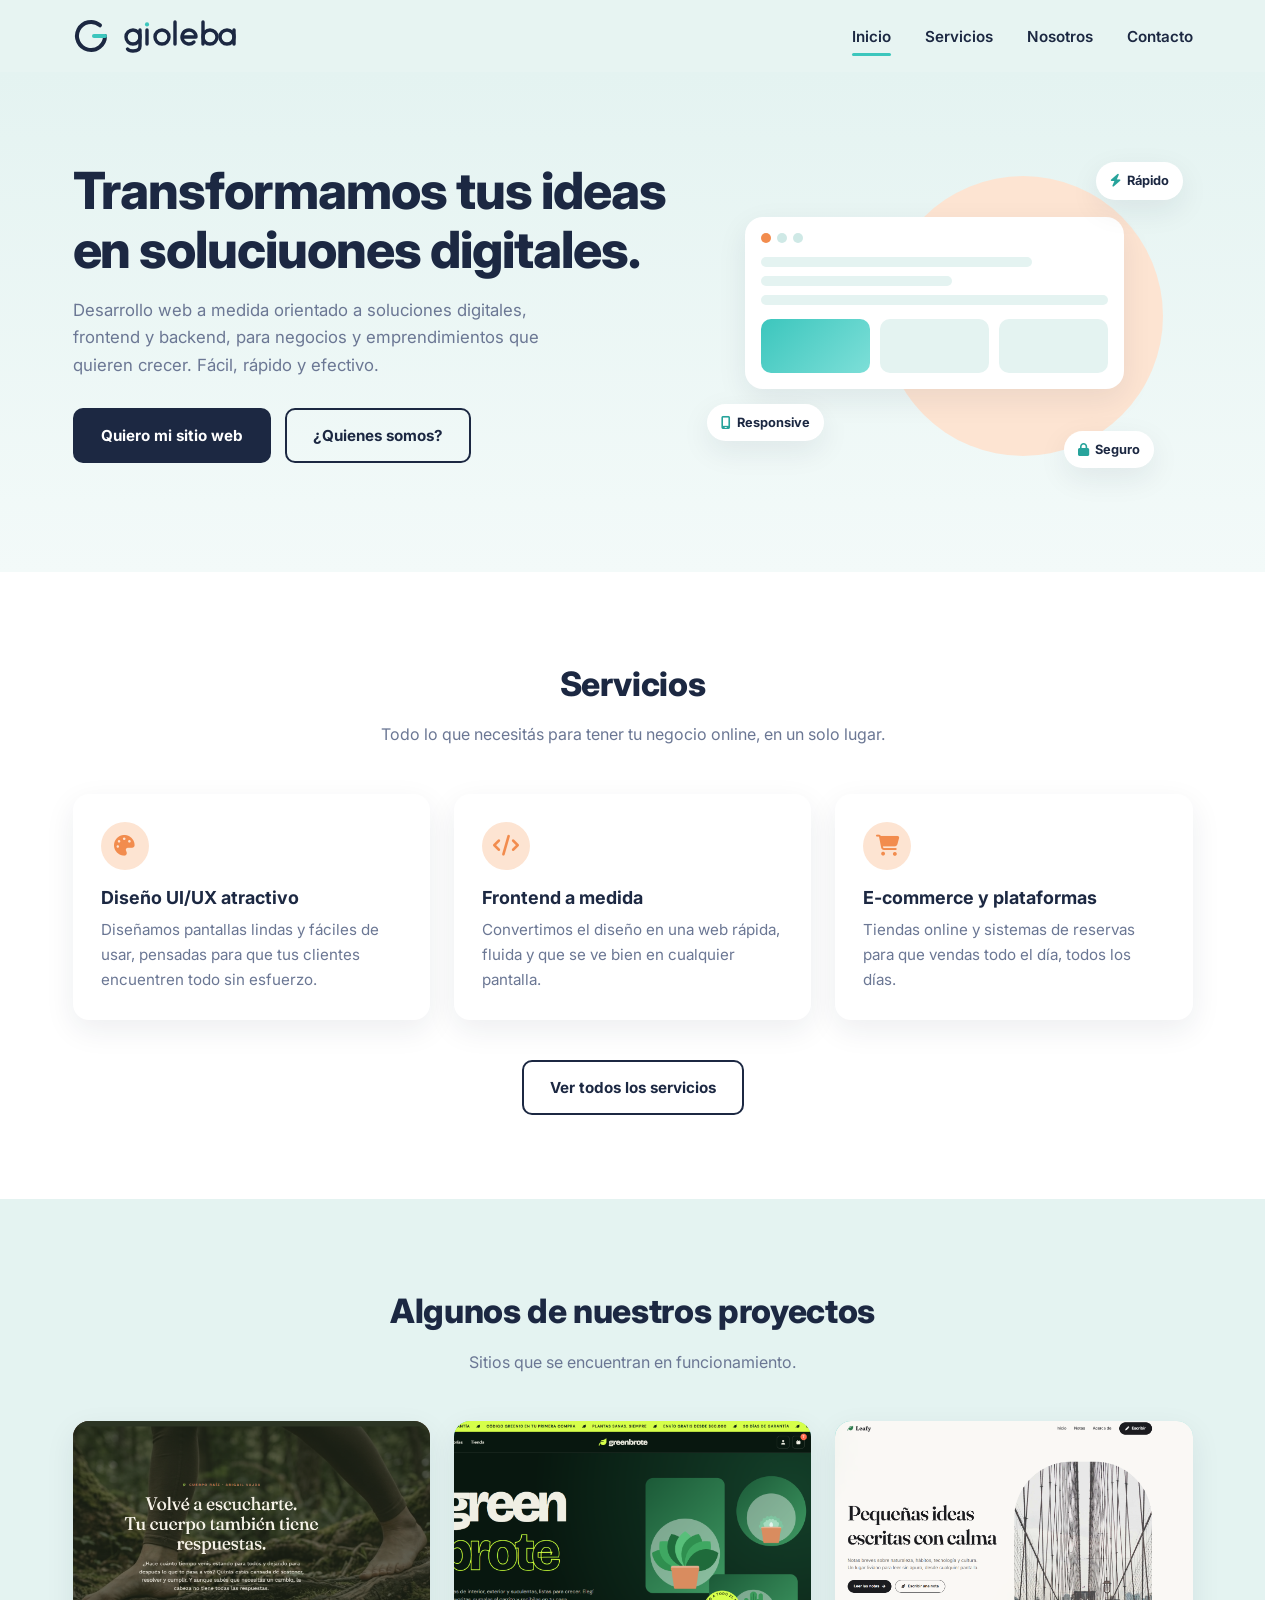
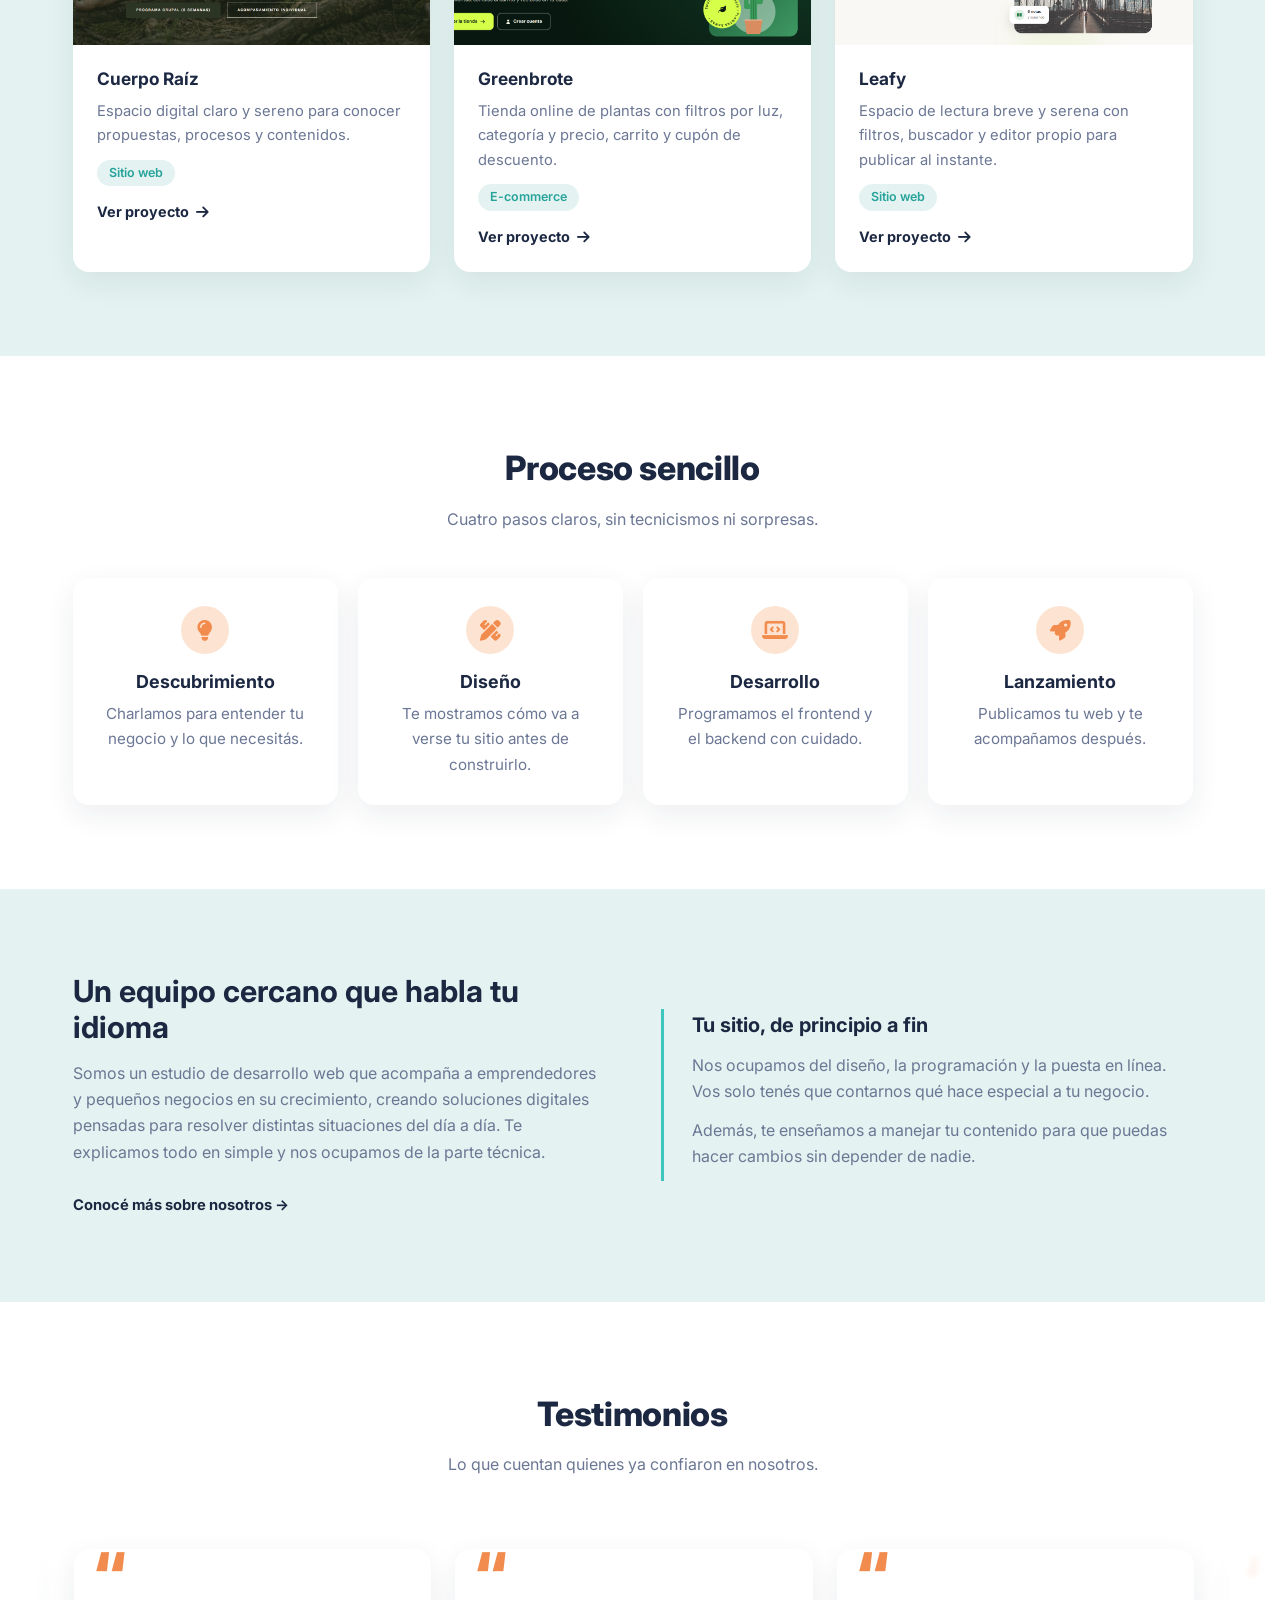
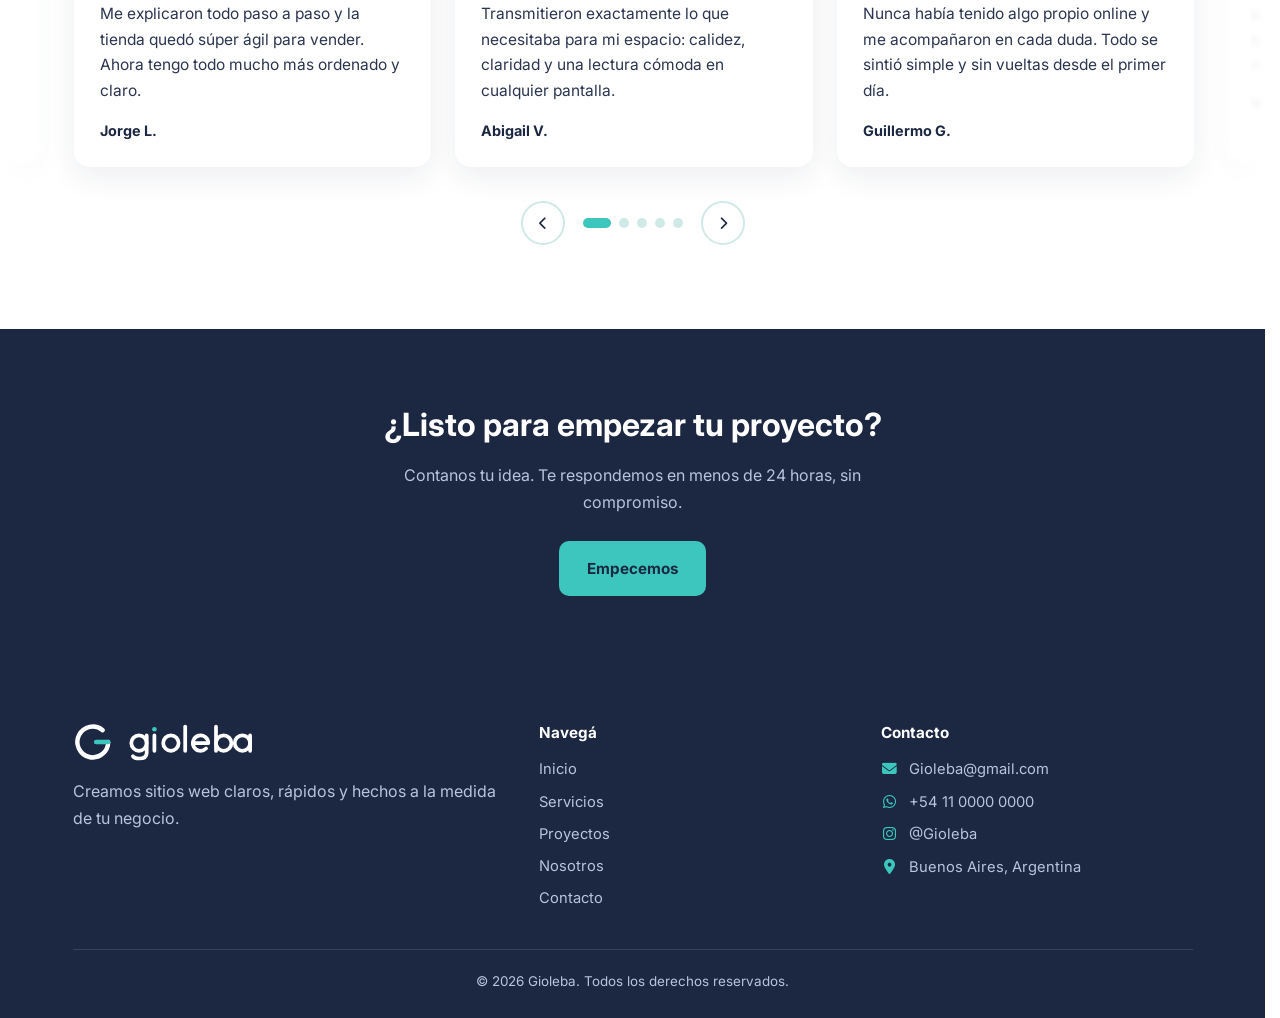
==== public/index.html @ 31b3fd61 "feat: backend de contacto con Notion y estructura para Cloudflare Pages" ====
<!DOCTYPE html>
<html lang="es">
<head>
  <meta charset="UTF-8">
  <meta name="viewport" content="width=device-width, initial-scale=1">
  <title>Gioleba</title>
  <meta name="description" content="Desarrollo web a medida para negocios y emprendimientos.">
  <link rel="icon" href="img/logo-blanco.svg">
  <link rel="preconnect" href="https://fonts.googleapis.com">
  <link href="https://fonts.googleapis.com/css2?family=Inter:wght@400;500;600;700;800&display=swap" rel="stylesheet">
  <!-- iconos font awesome -->
  <link rel="stylesheet" href="https://cdnjs.cloudflare.com/ajax/libs/font-awesome/6.5.2/css/all.min.css">
  <!-- hoja de estilos compartida -->
  <link rel="stylesheet" href="style.css">
</head>
<body>

  <!-- cabecera y navegacion, el link activo se marca desde main.js -->
  <header class="cabecera">
    <div class="contenedor nav">
      <!-- logo: reemplaza el archivo img/logo.svg por el tuyo -->
      <a href="index.html" class="logo" aria-label="Gioleba, ir al inicio"><img src="img/logo.svg" alt="Gioleba" width="170" height="40"></a>
      <button class="burger" aria-label="Abrir menú" aria-expanded="false"><span></span><span></span><span></span></button>
      <ul class="menu">
        <li><a href="index.html">Inicio</a></li>
        <li><a href="servicios.html">Servicios</a></li>
        <!-- <li><a href="proyectos.html">Proyectos</a></li>-->
        <li><a href="nosotros.html">Nosotros</a></li>
        <li><a href="contacto.html">Contacto</a></li>
      </ul>
    </div>
  </header>

  <main>
    <!-- hero -->
    <section class="hero">
      <div class="contenedor hero-grid">
        <div>
          <h1 class="entra">Transformamos tus ideas en soluciuones digitales.</h1>
          <p class="entra">Desarrollo web a medida orientado a soluciones digitales, frontend y backend, para negocios y emprendimientos que quieren crecer. Fácil, rápido y efectivo.</p>
          <div class="acciones entra">
            <a href="contacto.html" class="btn btn-oscuro">Quiero mi sitio web</a>
            <a href="nosotros.html" class="btn btn-borde">¿Quienes somos?</a>
          </div>
        </div>
        <!-- ilustracion hecha solo con css -->
        <div class="ilustra entra" aria-hidden="true">
          <div class="fondo-circulo"></div>
          <div class="ventana">
            <div class="puntos"><i></i><i></i><i></i></div>
            <div class="linea media"></div><div class="linea corta"></div><div class="linea"></div>
            <div class="bloque"><b></b><b></b><b></b></div>
          </div>
          <span class="chip c1"><i class="fa-solid fa-bolt"></i>Rápido</span><span class="chip c2"><i class="fa-solid fa-mobile-screen"></i>Responsive</span><span class="chip c3"><i class="fa-solid fa-lock"></i>Seguro</span>
        </div>
      </div>
    </section>

    <!-- resumen de servicios -->
    <section class="seccion">
      <div class="contenedor">
        <div class="titulo reveal"><h2>Servicios</h2><p>Todo lo que necesitás para tener tu negocio online, en un solo lugar.</p></div>
        <div class="grid-3">
        <article class="tarjeta reveal"><div class="icono"><i class="fa-solid fa-palette"></i></div><h3>Diseño UI/UX atractivo</h3><p>Diseñamos pantallas lindas y fáciles de usar, pensadas para que tus clientes encuentren todo sin esfuerzo.</p></article>
        <article class="tarjeta reveal"><div class="icono"><i class="fa-solid fa-code"></i></div><h3>Frontend a medida</h3><p>Convertimos el diseño en una web rápida, fluida y que se ve bien en cualquier pantalla.</p></article>
        <article class="tarjeta reveal"><div class="icono"><i class="fa-solid fa-cart-shopping"></i></div><h3>E-commerce y plataformas</h3><p>Tiendas online y sistemas de reservas para que vendas todo el día, todos los días.</p></article>
        </div>
        <div class="centro"><a href="servicios.html" class="btn btn-borde">Ver todos los servicios</a></div>
      </div>
    </section>

    <!-- resumen de proyectos -->
    <section class="seccion alt">
      <div class="contenedor">
        <div class="titulo reveal"><h2>Algunos de nuestros proyectos</h2><p>Sitios que se encuentran en funcionamiento.</p></div>
        <div class="grid-3">
        <!-- cada proyecto: foto en img/proyectos/, link en data-url y descripcion dentro de proyecto-detalle -->
   
   
   
        <article class="proyecto reveal" data-cat="web" data-url="https://abigailvajdacuerporaiz.com.ar/" tabindex="0" role="button" aria-haspopup="dialog" aria-label="Ver detalles de Cuerpo Raíz">
  <div class="thumb t1"><div class="pieza"></div><img src="img/proyectos/proy1.png" alt="Captura del sitio Cuerpo Raíz"></div>
  <div class="proyecto-info">
    <h3>Cuerpo Raíz</h3>
    <p>Espacio digital claro y sereno para conocer propuestas, procesos y contenidos.</p>
    <span class="etiqueta">Sitio web</span>
    <span class="ver-mas">Ver proyecto <i class="fa-solid fa-arrow-right"></i></span>
  </div>
  <div class="proyecto-detalle" hidden>
    <p>Un espacio digital pensado para acompañar procesos de escucha y cambio, con una lectura serena, ordenada y cómoda en cualquier dispositivo.</p>
    <p>Organiza de forma simple distintas modalidades de trabajo, testimonios y accesos directos para consultar, con un diseño que prioriza la claridad y el ritmo de lectura.</p>
  </div>
</article>

<article class="proyecto reveal" data-cat="ecommerce" data-url="Proyects/greenbrote.html" tabindex="0" role="button" aria-haspopup="dialog" aria-label="Ver detalles de greenbrote">
          <div class="thumb t3"><div class="pieza"></div><img src="img/proyectos/proy4.png" alt="Captura del sitio greenbrote"></div>
          <div class="proyecto-info">
            <h3>Greenbrote</h3>
            <p>Tienda online de plantas con filtros por luz, categoría y precio, carrito y cupón de descuento.</p>
            <span class="etiqueta">E-commerce</span>
            <span class="ver-mas">Ver proyecto <i class="fa-solid fa-arrow-right"></i></span>
          </div>
          <div class="proyecto-detalle" hidden>
            <p>Una tienda digital pensada para elegir plantas según la luz del espacio, filtrar por categoría o precio y armar el pedido de forma simple.</p>
            <p>Cuenta con carrito interactivo, cálculo de envío y descuentos, y acceso de cuenta para comprar ágilmente desde cualquier pantalla.</p>
          </div>
        </article>
       
       
       <article class="proyecto reveal" data-cat="web" data-url="Proyects/blog-personal.html" tabindex="0" role="button" aria-haspopup="dialog" aria-label="Ver detalles de Leafy">
          <div class="thumb t3"><div class="pieza"></div><img src="img/proyectos/proy3.png" alt="Captura del sitio Leafy"></div>
          <div class="proyecto-info">
            <h3>Leafy</h3>
            <p>Espacio de lectura breve y serena con filtros, buscador y editor propio para publicar al instante.</p>
            <span class="etiqueta">Sitio web</span>
            <span class="ver-mas">Ver proyecto <i class="fa-solid fa-arrow-right"></i></span>
          </div>
          <div class="proyecto-detalle" hidden>
            <p>Un espacio pensado para leer notas breves sin apuro, con una lectura clara, cómoda en cualquier pantalla y organizada por temas o búsqueda instantánea.</p>
            <p>Incluye lector a pantalla completa con barra de progreso y un panel lateral simple para redactar y publicar nuevas notas en pocos clics.</p>
          </div>
        </article>
    </section>

    <!-- proceso -->
    <section class="seccion">
      <div class="contenedor">
        <div class="titulo reveal"><h2>Proceso sencillo</h2><p>Cuatro pasos claros, sin tecnicismos ni sorpresas.</p></div>
        <div class="pasos">
        <div class="paso tarjeta reveal"><div class="icono"><i class="fa-solid fa-lightbulb"></i></div><h3>Descubrimiento</h3><p>Charlamos para entender tu negocio y lo que necesitás.</p></div>
        <div class="paso tarjeta reveal"><div class="icono"><i class="fa-solid fa-pen-ruler"></i></div><h3>Diseño</h3><p>Te mostramos cómo va a verse tu sitio antes de construirlo.</p></div>
        <div class="paso tarjeta reveal"><div class="icono"><i class="fa-solid fa-laptop-code"></i></div><h3>Desarrollo</h3><p>Programamos el frontend y el backend con cuidado.</p></div>
        <div class="paso tarjeta reveal"><div class="icono"><i class="fa-solid fa-rocket"></i></div><h3>Lanzamiento</h3><p>Publicamos tu web y te acompañamos después.</p></div>
        </div>
      </div>
    </section>

    <!-- resumen sobre nosotros -->
    <section class="seccion alt">
      <div class="contenedor dos-col">
        <div class="reveal">
          <h2>Un equipo cercano que habla tu idioma</h2>
          <p>Somos un estudio de desarrollo web que acompaña a emprendedores y pequeños negocios en su crecimiento, creando soluciones digitales pensadas para resolver distintas situaciones del día a día. Te explicamos todo en simple y nos ocupamos de la parte técnica.</p>
          <a href="nosotros.html" class="enlace">Conocé más sobre nosotros <span>→</span></a>
        </div>
        <div class="texto-der reveal">
          <h3>Tu sitio, de principio a fin</h3>
          <p>Nos ocupamos del diseño, la programación y la puesta en línea. Vos solo tenés que contarnos qué hace especial a tu negocio.</p>
          <p>Además, te enseñamos a manejar tu contenido para que puedas hacer cambios sin depender de nadie.</p>
        </div>
      </div>
    </section>

    <!-- testimonios en slide, la logica esta en main.js -->
    <section class="seccion" id="testimonios">
      <div class="contenedor">
        <div class="titulo reveal"><h2>Testimonios</h2><p>Lo que cuentan quienes ya confiaron en nosotros.</p></div>
      </div>
      <div class="slider" id="slider-testimonios" aria-roledescription="carrusel" aria-label="Testimonios de clientes">
        <div class="contenedor slider-ventana">
          <div class="slider-pista">
            <div class="testimonio"><p>Me explicaron todo paso a paso y la tienda quedó súper ágil para vender. Ahora tengo todo mucho más ordenado y claro.</p><div class="autor">Jorge L.</div></div>
            <div class="testimonio"><p>Transmitieron exactamente lo que necesitaba para mi espacio: calidez, claridad y una lectura cómoda en cualquier pantalla.</p><div class="autor">Abigail V.</div></div>
            <div class="testimonio"><p>Nunca había tenido algo propio online y me acompañaron en cada duda. Todo se sintió simple y sin vueltas desde el primer día.</p><div class="autor">Guillermo G.</div></div>
            <div class="testimonio"><p>Resolvió un lío diario que me quitaba tiempo. Ahora los turnos entran solos, ordenados y sin mensajes cruzados.</p><div class="autor">Viviana C.</div></div>
            <div class="testimonio"><p>Buscaba una solución prolija y fácil de mantener, y cumplieron tal cual. Me mostraron cómo moverme sin depender de nadie.</p><div class="autor">Javier L.</div></div>

          
          </div>
        </div>
      </div>
      <div class="slider-controles">
        <button class="slider-btn" data-dir="-1" aria-label="Testimonio anterior"><i class="fa-solid fa-chevron-left"></i></button>
        <div class="slider-puntos"></div>
        <button class="slider-btn" data-dir="1" aria-label="Testimonio siguiente"><i class="fa-solid fa-chevron-right"></i></button>
      </div>
    </section>

    <section class="banda">
      <div class="contenedor reveal">
        <h2>¿Listo para empezar tu proyecto?</h2>
        <p>Contanos tu idea. Te respondemos en menos de 24 horas, sin compromiso.</p>
        <a href="contacto.html" class="btn btn-turquesa">Empecemos</a>
      </div>
    </section>
  </main>

  <!-- pie de pagina -->
  <footer class="pie">
    <div class="contenedor">
      <div class="pie-grid">
        <div>
          <!-- logo version clara para fondo oscuro: img/logo-blanco.svg -->
          <a href="index.html" class="logo" aria-label="Gioleba, ir al inicio"><img src="img/logo-blanco.svg" alt="Gioleba" width="170" height="40"></a>
          <p>Creamos sitios web claros, rápidos y hechos a la medida de tu negocio.</p>
        </div>
        <div>
          <h4>Navegá</h4>
          <ul>
            <li><a href="index.html">Inicio</a></li>
            <li><a href="servicios.html">Servicios</a></li>
            <li><a href="proyectos.html">Proyectos</a></li>
            <li><a href="nosotros.html">Nosotros</a></li>
            <li><a href="contacto.html">Contacto</a></li>
          </ul>
        </div>
        <div>
          <h4>Contacto</h4>
          <ul>
            <li><a href="mailto:Gioleba@gmail.com"><i class="fa-solid fa-envelope"></i>Gioleba@gmail.com</a></li>
            <li><a href="https://wa.me/5491100000000" target="_blank" rel="noopener"><i class="fa-brands fa-whatsapp"></i>+54 11 0000 0000</a></li>
            <li><a href="https://instagram.com/Gioleba" target="_blank" rel="noopener"><i class="fa-brands fa-instagram"></i>@Gioleba</a></li>
            <li><span><i class="fa-solid fa-location-dot"></i>Buenos Aires, Argentina</span></li>
          </ul>
        </div>
      </div>
      <p class="pie-fin">© <span class="anio">2026</span> Gioleba. Todos los derechos reservados.</p>
    </div>
  </footer>

  <!-- comportamiento compartido -->
  <script src="main.js"></script>
</body>
</html>
---- public/style.css ----
/* ===== variables de color y medidas ===== */
:root{
  --menta:#e4f3f1; --menta-2:#cfe9e6; --blanco:#fff;
  --marino:#1c2842; --texto:#2b3550; --suave:#6b7794;
  --turquesa:#3cc6bd; --turquesa-os:#27a39b;
  --durazno:#fde4d2; --naranja:#f28c4e;
  --radio:16px; --sombra:0 10px 30px rgba(28,40,66,.08);
  --ancho:1120px;
}
*{box-sizing:border-box;margin:0;padding:0}
html{scroll-behavior:smooth}
body{font-family:'Inter',system-ui,sans-serif;color:var(--texto);background:var(--blanco);line-height:1.65;-webkit-font-smoothing:antialiased}
img,svg{max-width:100%;display:block}
a{color:inherit;text-decoration:none}
ul{list-style:none}
.contenedor{width:min(var(--ancho),92%);margin-inline:auto}
:focus-visible{outline:3px solid var(--turquesa);outline-offset:3px;border-radius:6px}

/* ===== navegacion ===== */
.cabecera{position:sticky;top:0;z-index:50;background:rgba(228,243,241,.88);backdrop-filter:blur(10px);transition:box-shadow .3s}
.cabecera.scroll{box-shadow:0 6px 24px rgba(28,40,66,.1)}
.nav{display:flex;align-items:center;justify-content:space-between;height:72px}
.menu{display:flex;gap:34px}
.menu a{position:relative;font-weight:600;font-size:.95rem;color:var(--marino);padding:26px 0}
/* linea indicadora de la pagina activa */
.menu a::after{content:"";position:absolute;left:0;right:0;bottom:16px;height:3px;border-radius:3px;background:var(--turquesa);transform:scaleX(0);transform-origin:left;transition:transform .35s ease}
.menu a:hover::after,.menu a.activo::after{transform:scaleX(1)}
.burger{display:none;background:none;border:0;width:40px;height:40px;cursor:pointer}
.burger span{display:block;width:24px;height:2.5px;background:var(--marino);margin:5px auto;border-radius:2px;transition:.3s}
.burger.abierto span:nth-child(1){transform:translateY(7.5px) rotate(45deg)}
.burger.abierto span:nth-child(2){opacity:0}
.burger.abierto span:nth-child(3){transform:translateY(-7.5px) rotate(-45deg)}

/* ===== botones ===== */
.btn{display:inline-block;padding:13px 26px;border-radius:10px;font-weight:700;font-size:.95rem;border:2px solid transparent;cursor:pointer;font-family:inherit;transition:transform .25s,box-shadow .25s,background .25s}
.btn-oscuro{background:var(--marino);color:#fff}
.btn-oscuro:hover{transform:translateY(-3px);box-shadow:0 10px 22px rgba(28,40,66,.28)}
.btn-borde{border-color:var(--marino);color:var(--marino);background:transparent}
.btn-borde:hover{background:var(--marino);color:#fff;transform:translateY(-3px)}
.btn-turquesa{background:var(--turquesa);color:var(--marino)}
.btn-turquesa:hover{background:var(--turquesa-os);transform:translateY(-3px)}
.acciones{display:flex;gap:14px;flex-wrap:wrap;margin-top:28px}

/* ===== hero ===== */
.hero{background:linear-gradient(180deg,var(--menta),#f3faf9);padding:70px 0 90px;overflow:hidden}
.hero-grid{display:grid;grid-template-columns:1.1fr .9fr;gap:40px;align-items:center}
.hero h1,.pagina-titulo h1{font-size:clamp(2rem,4.6vw,3.2rem);line-height:1.15;color:var(--marino);font-weight:800;letter-spacing:-.02em}
.hero p{margin-top:18px;max-width:46ch;color:var(--suave);font-size:1.05rem}
/* ilustracion del hero hecha con css */
.ilustra{position:relative;height:340px}
.fondo-circulo{position:absolute;right:6%;top:10%;width:280px;height:280px;border-radius:50%;background:var(--durazno);animation:respira 6s ease-in-out infinite}
.ventana{position:absolute;left:8%;top:22%;width:78%;background:#fff;border-radius:18px;box-shadow:var(--sombra);padding:16px;animation:flota 5s ease-in-out infinite}
.puntos{display:flex;gap:6px;margin-bottom:14px}
.puntos i{width:10px;height:10px;border-radius:50%;background:var(--menta-2)}
.puntos i:first-child{background:var(--naranja)}
.linea{height:10px;border-radius:6px;background:var(--menta);margin-bottom:9px}
.linea.corta{width:55%}.linea.media{width:78%}
.bloque{display:flex;gap:10px;margin-top:14px}
.bloque b{flex:1;height:54px;border-radius:10px;background:var(--menta)}
.bloque b:first-child{background:linear-gradient(135deg,var(--turquesa),#7ddfd8)}
.chip{position:absolute;background:#fff;padding:8px 14px;border-radius:30px;font-size:.8rem;font-weight:700;color:var(--marino);box-shadow:var(--sombra)}
.chip.c1{right:2%;top:6%;animation:flota 4s ease-in-out infinite}
.chip.c2{left:0;bottom:12%;animation:flota 5.5s ease-in-out infinite .6s}
.chip.c3{right:8%;bottom:4%;animation:flota 4.5s ease-in-out infinite 1.2s}
@keyframes flota{50%{transform:translateY(-12px)}}
@keyframes respira{50%{transform:scale(1.06)}}
/* entrada del hero al cargar la pagina */
.entra{opacity:0;transform:translateY(24px);animation:entra .8s ease forwards}
.entra:nth-child(2){animation-delay:.12s}.entra:nth-child(3){animation-delay:.24s}.entra:nth-child(4){animation-delay:.36s}
@keyframes entra{to{opacity:1;transform:none}}

/* ===== encabezado de paginas internas ===== */
.pagina-titulo{background:linear-gradient(180deg,var(--menta),#f3faf9);padding:64px 0 56px;text-align:center}
.pagina-titulo p{max-width:56ch;margin:14px auto 0;color:var(--suave);font-size:1.05rem}

/* ===== secciones ===== */
.seccion{padding:84px 0}
.seccion.alt{background:var(--menta)}
.titulo{text-align:center;margin-bottom:46px}
.titulo h2{font-size:clamp(1.6rem,3vw,2.1rem);color:var(--marino);font-weight:800;letter-spacing:-.01em}
.titulo p{color:var(--suave);max-width:54ch;margin:10px auto 0}
.grid-3{display:grid;grid-template-columns:repeat(3,1fr);gap:24px}
.grid-2{display:grid;grid-template-columns:repeat(2,1fr);gap:24px}
.centro{text-align:center;margin-top:40px}

/* ===== tarjetas ===== */
.tarjeta{background:#fff;border-radius:var(--radio);padding:28px;box-shadow:var(--sombra);transition:transform .3s,box-shadow .3s}
.tarjeta:hover{transform:translateY(-6px);box-shadow:0 18px 40px rgba(28,40,66,.14)}
.icono{width:48px;height:48px;border-radius:50%;background:var(--durazno);display:grid;place-items:center;font-size:1.3rem;margin-bottom:16px;transition:transform .4s}
.tarjeta:hover .icono{transform:rotate(-12deg) scale(1.1)}
.tarjeta h3{color:var(--marino);font-size:1.12rem;margin-bottom:8px;line-height:1.3}
.tarjeta p{color:var(--suave);font-size:.95rem}
.tarjeta ul{margin-top:14px;font-size:.9rem;color:var(--texto)}
.tarjeta li{padding-left:22px;position:relative;margin-bottom:6px}
.tarjeta li::before{content:"";position:absolute;left:0;top:.6em;width:10px;height:3px;border-radius:2px;background:var(--turquesa)}
.enlace{display:inline-block;margin-top:16px;font-weight:700;color:var(--marino);font-size:.92rem}
.enlace span{display:inline-block;transition:transform .25s}
.enlace:hover span{transform:translateX(6px)}

/* ===== proyectos ===== */
.filtros{display:flex;gap:10px;justify-content:center;flex-wrap:wrap;margin-bottom:36px}
.filtro{padding:9px 20px;border-radius:30px;border:2px solid var(--menta-2);background:#fff;font-family:inherit;font-weight:600;color:var(--marino);cursor:pointer;transition:.25s}
.filtro:hover{border-color:var(--turquesa)}
.filtro.activo{background:var(--marino);color:#fff;border-color:var(--marino)}
.proyecto{background:#fff;border-radius:var(--radio);overflow:hidden;box-shadow:var(--sombra);transition:transform .3s,opacity .3s}
.proyecto:hover{transform:translateY(-6px)}
.proyecto.oculto{display:none}
.thumb{height:170px;position:relative;overflow:hidden;display:grid;place-items:center;padding:18px}
.thumb::before{content:"";position:absolute;left:18px;right:18px;top:18px;height:10px;border-radius:6px;background:rgba(255,255,255,.55)}
.thumb .pieza{width:70%;height:64%;border-radius:10px;background:rgba(255,255,255,.88);margin-top:16px;transition:transform .5s}
.proyecto:hover .pieza{transform:scale(1.08)}
.t1{background:linear-gradient(135deg,#4a3328,#8a5a3c)}
.t2{background:linear-gradient(135deg,#f6c9d0,#f9e4e0)}
.t3{background:linear-gradient(135deg,var(--turquesa),#a6e6e0)}
.t4{background:linear-gradient(135deg,#1c2842,#3a4d7a)}
.t5{background:linear-gradient(135deg,#f9d9b8,#f28c4e)}
.t6{background:linear-gradient(135deg,#c9e7c3,#8ccf9b)}
.proyecto-info{padding:20px 24px 24px}
.proyecto-info h3{color:var(--marino);font-size:1.08rem}
.proyecto-info p{color:var(--suave);font-size:.92rem;margin-top:6px}
.etiqueta{display:inline-block;margin-top:12px;padding:3px 12px;border-radius:20px;background:var(--menta);font-size:.78rem;font-weight:600;color:var(--turquesa-os)}

/* ===== proceso ===== */
.pasos{display:grid;grid-template-columns:repeat(4,1fr);gap:20px}
.paso{text-align:center}
.paso .icono{margin-inline:auto}

/* ===== nosotros ===== */
.dos-col{display:grid;grid-template-columns:1fr 1fr;gap:56px;align-items:center}
.dos-col h2{color:var(--marino);font-size:1.9rem;line-height:1.2;margin-bottom:14px}
.dos-col p{color:var(--suave);margin-bottom:12px}

/* ===== testimonios ===== */
.testimonio{background:#fff;border-radius:var(--radio);padding:30px 26px 24px;box-shadow:var(--sombra);position:relative}
.testimonio::before{content:"\201C";position:absolute;top:-6px;left:20px;font-size:4.2rem;font-weight:800;color:var(--naranja);line-height:1}
.testimonio p{margin-top:22px;color:var(--texto);font-size:.97rem}
.autor{margin-top:16px;font-weight:700;color:var(--marino);font-size:.9rem}
.autor small{display:block;font-weight:500;color:var(--suave)}

/* ===== banda final ===== */
.banda{background:var(--marino);color:#fff;text-align:center;padding:70px 0}
.banda h2{font-size:clamp(1.5rem,3vw,2rem);margin-bottom:10px}
.banda p{color:#b9c3dc;max-width:48ch;margin:0 auto 26px}

/* ===== contacto ===== */
.contacto-grid{display:grid;grid-template-columns:1.5fr 1fr;gap:34px;align-items:start}
.formulario{background:#fff;border-radius:22px;padding:42px;box-shadow:var(--sombra)}
.formulario h2{color:var(--marino);font-size:1.6rem}
.formulario>p{color:var(--suave);margin:6px 0 26px}
.fila{display:grid;grid-template-columns:1fr 1fr;gap:18px}
.campo{margin-bottom:18px;position:relative}
.campo label{display:block;font-weight:600;font-size:.88rem;color:var(--marino);margin-bottom:6px}
.campo small{color:var(--suave);font-weight:400}
.campo input,.campo select,.campo textarea{width:100%;padding:13px 16px;border:2px solid var(--menta-2);border-radius:12px;font:inherit;color:var(--texto);background:#fbfefe;transition:border-color .25s,box-shadow .25s}
.campo textarea{min-height:150px;resize:vertical}
.campo input:focus,.campo select:focus,.campo textarea:focus{outline:0;border-color:var(--turquesa);box-shadow:0 0 0 4px rgba(60,198,189,.18)}
.campo.error input,.campo.error select,.campo.error textarea{border-color:#e0605e}
.msg-error{display:none;color:#c9403d;font-size:.82rem;margin-top:5px}
.campo.error .msg-error{display:block}
.opciones{display:flex;flex-wrap:wrap;gap:10px}
.opciones label{display:inline-flex;align-items:center;gap:8px;margin:0;padding:9px 16px;border:2px solid var(--menta-2);border-radius:30px;cursor:pointer;font-weight:600;transition:.25s}
.opciones input{width:auto;accent-color:var(--turquesa-os)}
.opciones label:has(input:checked){background:var(--menta);border-color:var(--turquesa)}
.exito{display:none;text-align:center;padding:30px 10px}
.exito.visible{display:block;animation:entra .6s ease forwards}
.exito .icono{margin-inline:auto;background:var(--menta);width:64px;height:64px;font-size:1.8rem}
.exito h3{color:var(--marino);font-size:1.4rem;margin-bottom:6px}
.lateral{display:grid;gap:20px}
.dato{display:flex;gap:14px;align-items:flex-start}
.dato .icono{margin:0;flex:none}
.dato strong{display:block;color:var(--marino)}
.dato span{color:var(--suave);font-size:.92rem}
.pasos-lista li{display:flex;gap:12px;margin-bottom:14px;color:var(--suave);font-size:.93rem}
.pasos-lista b{flex:none;width:26px;height:26px;border-radius:50%;background:var(--turquesa);color:var(--marino);display:grid;place-items:center;font-size:.8rem}

/* ===== pie ===== */
.pie{background:var(--marino);color:#b9c3dc;padding:54px 0 26px}
.pie-grid{display:grid;grid-template-columns:1.4fr 1fr 1fr;gap:30px;padding-bottom:30px;border-bottom:1px solid rgba(255,255,255,.12)}
.pie .logo{color:#fff;margin-bottom:12px}
.pie h4{color:#fff;margin-bottom:12px;font-size:.95rem}
.pie li{margin-bottom:8px;font-size:.92rem}
.pie a:hover{color:var(--turquesa)}
.pie-fin{padding-top:20px;font-size:.84rem;text-align:center}

/* ===== aparicion al hacer scroll ===== */
.reveal{opacity:0;transform:translateY(28px);transition:opacity .7s ease,transform .7s ease}
.reveal.visible{opacity:1;transform:none}

/* ===== responsive ===== */
@media (max-width:900px){
  .hero-grid,.dos-col,.contacto-grid{grid-template-columns:1fr}
  .grid-3,.pasos{grid-template-columns:1fr 1fr}
  .ilustra{height:300px;order:-1}
  .pie-grid{grid-template-columns:1fr 1fr}
}
@media (max-width:700px){
  .burger{display:block}
  .menu{position:absolute;top:72px;left:0;right:0;background:var(--menta);flex-direction:column;gap:0;padding:8px 5%;max-height:0;overflow:hidden;transition:max-height .4s ease,padding .4s}
  .menu.abierto{max-height:360px;padding:14px 5% 20px}
  .menu a{display:inline-block;padding:12px 0}
  .menu a::after{bottom:6px;right:auto;width:36px}
  .grid-3,.grid-2,.pasos,.fila,.pie-grid{grid-template-columns:1fr}
  .formulario{padding:28px 22px}
}
@media (prefers-reduced-motion:reduce){
  *{animation:none!important;transition:none!important}
  .reveal,.entra{opacity:1;transform:none}
}

/* ===== logo como imagen: solo reemplaza los archivos de la carpeta img ===== */
:root{--logo-alto:40px;--logo-alto-pie:44px}
.logo{display:flex;align-items:center;max-width:60%}
.logo img{height:var(--logo-alto);width:auto;max-width:100%;object-fit:contain;transition:transform .4s}
.logo:hover img{transform:scale(1.04)}
.pie .logo{margin-bottom:14px}
.pie .logo img{height:var(--logo-alto-pie)}

/* ===== iconos ===== */
.icono i{color:var(--naranja)}
.exito .icono i{color:var(--turquesa-os)}
.chip i{margin-right:6px;color:var(--turquesa-os)}
.pie li a,.pie li span{display:inline-flex;align-items:center;gap:10px}
.pie li i{width:18px;text-align:center;color:var(--turquesa)}
a.dato{transition:transform .25s}
a.dato:hover{transform:translateX(4px)}
a.dato:hover strong{color:var(--turquesa-os)}
.dato+.dato{margin-top:16px}

/* ===== texto de la derecha en inicio y nosotros ===== */
.texto-der{border-left:3px solid var(--turquesa);padding-left:28px}
.texto-der h3{color:var(--marino);font-size:1.25rem;margin-bottom:10px}
.texto-der p{color:var(--suave);margin-bottom:12px}

/* ===== slider de testimonios ===== */
.slider{--vista:3;--sep:24px;overflow:hidden;padding:26px 0 34px;
  -webkit-mask-image:linear-gradient(90deg,transparent,#000 4%,#000 96%,transparent);
  mask-image:linear-gradient(90deg,transparent,#000 4%,#000 96%,transparent)}
.slider-pista{display:flex;gap:var(--sep);transition:transform .7s cubic-bezier(.65,0,.35,1);will-change:transform}
.slider-pista .testimonio{flex:0 0 calc((100% - (var(--vista) - 1) * var(--sep)) / var(--vista));
  opacity:.4;filter:blur(3px);transform:scale(.95);transition:opacity .7s,filter .7s,transform .7s}
.slider-pista .testimonio.en-vista{opacity:1;filter:none;transform:none}
.slider.salto .testimonio{transition:none!important}
.slider-controles{display:flex;align-items:center;justify-content:center;gap:18px}
.slider-btn{width:44px;height:44px;border-radius:50%;border:2px solid var(--menta-2);background:#fff;color:var(--marino);cursor:pointer;display:grid;place-items:center;transition:.25s}
.slider-btn:hover{background:var(--marino);color:#fff;border-color:var(--marino)}
.slider-puntos{display:flex;gap:8px}
.slider-puntos button{width:10px;height:10px;padding:0;border:0;border-radius:10px;background:var(--menta-2);cursor:pointer;transition:width .3s,background .3s}
.slider-puntos button.activo{width:28px;background:var(--turquesa)}
@media (max-width:900px){.slider{--vista:2}}
@media (max-width:600px){.slider{--vista:1}}
@media (max-width:700px){:root{--logo-alto:34px;--logo-alto-pie:40px}}

/* ===== proyectos: foto, hover y ver mas ===== */
html{scrollbar-gutter:stable}
.proyecto{position:relative;cursor:pointer}
.proyecto.listo:hover{transform:scale(1.04);box-shadow:0 20px 44px rgba(28,40,66,.18);z-index:2}
.proyecto:focus-visible{outline-offset:-3px}
/* la foto se adapta sola: cualquier tamaño se recorta al centro en formato 16:10 */
.thumb{height:auto;aspect-ratio:16/10;padding:0}
.thumb .pieza{position:absolute;inset:24% 15% 14%;width:auto;height:auto;margin:0}
.thumb img{position:absolute;inset:0;width:100%;height:100%;object-fit:cover;transition:transform .6s ease}
.proyecto:hover .thumb img{transform:scale(1.07)}
.sin-foto{display:none}
.ver-mas{display:block;margin-top:14px;font-weight:700;font-size:.9rem;color:var(--marino)}
.ver-mas i{margin-left:4px;transition:transform .25s}
.proyecto:hover .ver-mas i{transform:translateX(6px)}

/* arregla el hover de las tarjetas con aparicion (antes lo tapaba la animacion de entrada) */
.reveal.listo{transition:transform .35s cubic-bezier(.2,.8,.2,1),box-shadow .35s ease,opacity .3s ease}
.tarjeta.listo:hover{transform:translateY(-6px);box-shadow:0 18px 40px rgba(28,40,66,.14)}

/* ===== ventana de detalle del proyecto ===== */
.modal{position:fixed;inset:0;z-index:100;display:grid;place-items:center;padding:3vh 3vw}
.modal[hidden]{display:none}
html.modal-abierto,html.modal-abierto body{overflow:hidden}
.modal-fondo{position:absolute;inset:0;background:rgba(28,40,66,.62);backdrop-filter:blur(5px);opacity:0;transition:opacity .4s ease}
.modal.abierto .modal-fondo{opacity:1}
.modal-caja{position:relative;display:flex;flex-direction:column;width:min(1000px,100%);height:min(90vh,820px);background:#fff;border-radius:24px;overflow:hidden;box-shadow:0 30px 80px rgba(0,0,0,.35);
  opacity:0;transform:scale(.35);transition:transform .5s cubic-bezier(.22,1,.36,1),opacity .3s ease}
.modal.abierto .modal-caja{opacity:1;transform:none}
.modal-cerrar{position:absolute;top:14px;right:14px;z-index:3;width:42px;height:42px;border-radius:50%;border:0;background:#fff;color:var(--marino);font-size:1.05rem;cursor:pointer;box-shadow:0 4px 14px rgba(0,0,0,.18);transition:transform .25s,background .25s}
.modal-cerrar:hover{transform:rotate(90deg);background:var(--menta)}
.modal-foto{position:relative;flex:none;height:42%;display:grid;place-items:center;overflow:hidden}
.modal-foto i{font-size:3rem;color:rgba(255,255,255,.75)}
.modal-foto img{position:absolute;inset:0;width:100%;height:100%;object-fit:cover}
.modal-cuerpo{flex:1;overflow-y:auto;padding:28px 38px 12px}
.modal-cuerpo h2{color:var(--marino);font-size:clamp(1.5rem,3vw,2.1rem);line-height:1.2;margin:12px 0 14px}
.modal-desc p{color:var(--suave);font-size:1.02rem;margin-bottom:12px;max-width:68ch}
.modal-pie{flex:none;display:flex;justify-content:center;padding:18px 38px 24px;border-top:1px solid var(--menta)}
.modal-pie .btn{min-width:240px;text-align:center}
.modal-pie .btn i{margin-left:6px;font-size:.85rem}

@media (max-width:700px){
  /* en celular la ventana sube desde abajo ocupando casi toda la pantalla */
  .modal{padding:0;place-items:end center}
  .modal-caja{width:100%;height:92vh;height:92dvh;border-radius:22px 22px 0 0}
  .modal-foto{height:34%}
  .modal-cuerpo{padding:22px 22px 8px}
  .modal-pie{padding:14px 22px 20px}
  .modal-pie .btn{width:100%;min-width:0}
}

/* ===== formulario de contacto: honeypot y aviso de error ===== */
/* campo trampa: fuera de pantalla, invisible pero presente para los bots */
.hp{position:absolute;width:1px;height:1px;padding:0;margin:-1px;overflow:hidden;clip:rect(0 0 0 0);white-space:nowrap;border:0}
.form-aviso{margin-top:14px;padding:12px 16px;border-radius:12px;background:#fdecec;border:1px solid #f3b9b8;color:#a83533;font-size:.9rem;line-height:1.45}
.formulario button[type="submit"]:disabled{opacity:.65;cursor:progress}
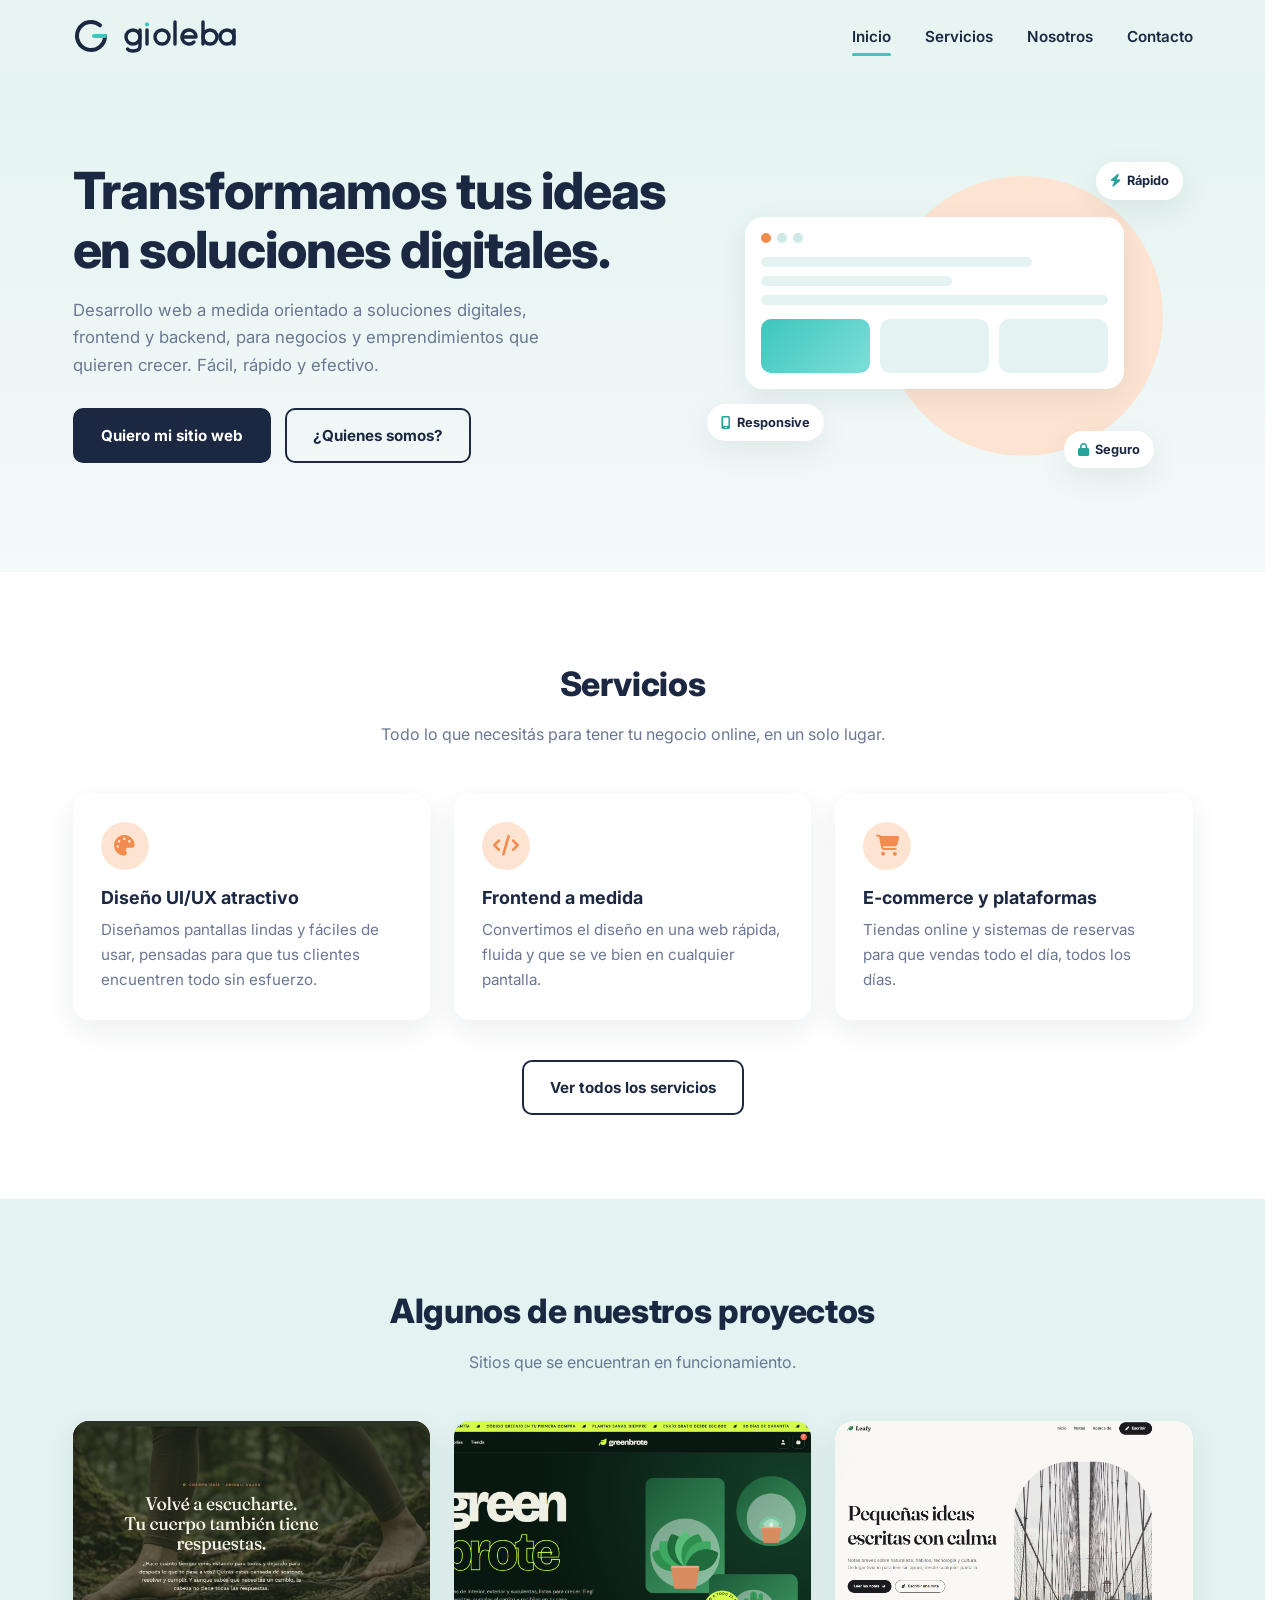
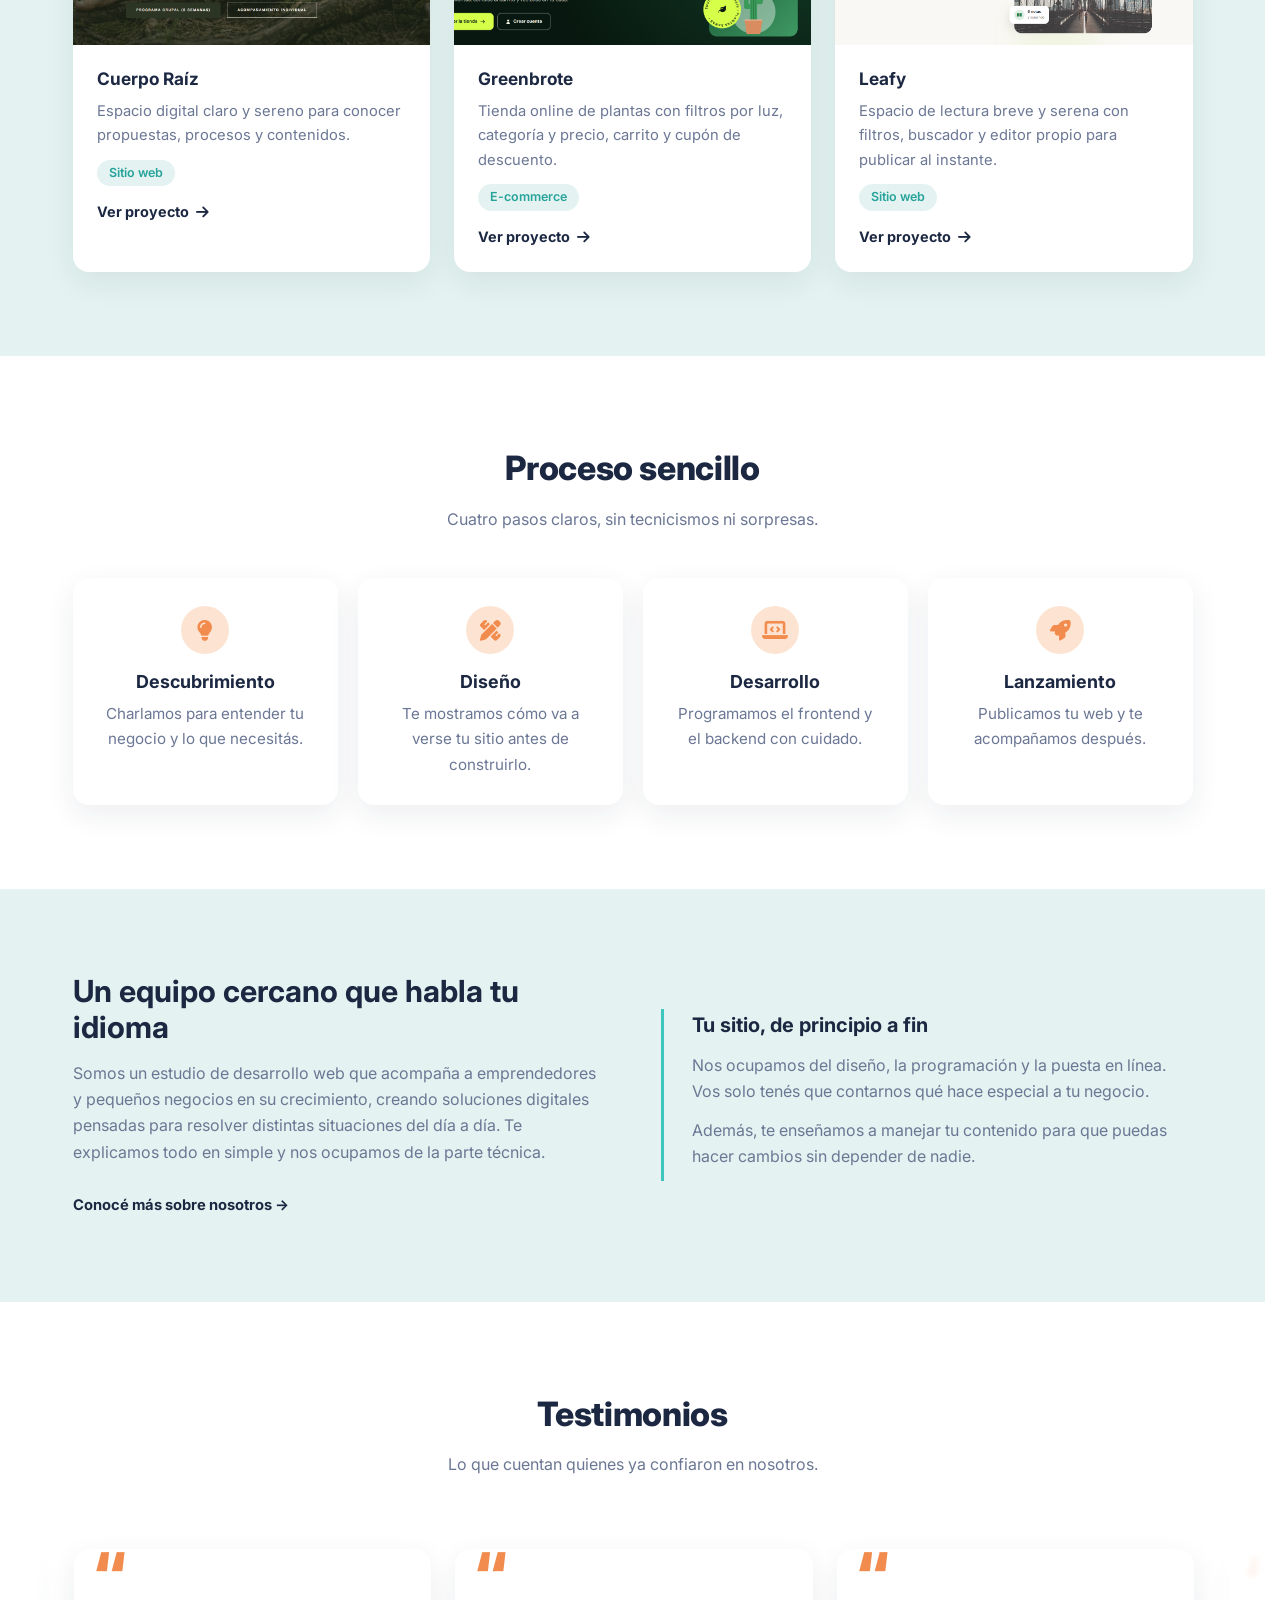
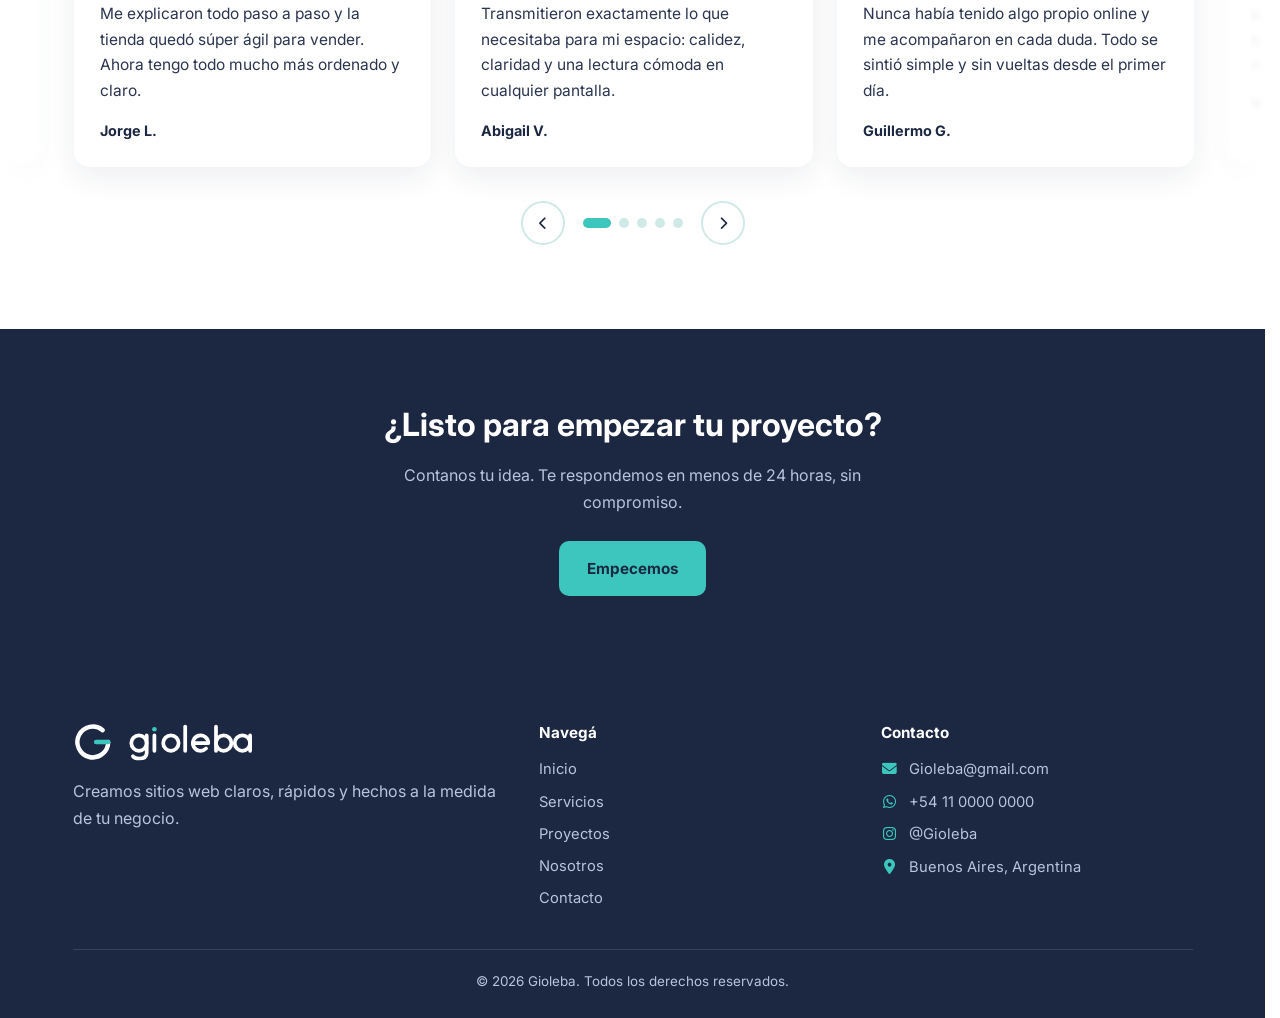
==== commit a453cae8: "Fix typo in hero section heading" ====
--- a/public/index.html
+++ b/public/index.html
@@ -36,7 +36,7 @@
     <section class="hero">
       <div class="contenedor hero-grid">
         <div>
-          <h1 class="entra">Transformamos tus ideas en soluciuones digitales.</h1>
+          <h1 class="entra">Transformamos tus ideas en soluciones digitales.</h1>
           <p class="entra">Desarrollo web a medida orientado a soluciones digitales, frontend y backend, para negocios y emprendimientos que quieren crecer. Fácil, rápido y efectivo.</p>
           <div class="acciones entra">
             <a href="contacto.html" class="btn btn-oscuro">Quiero mi sitio web</a>
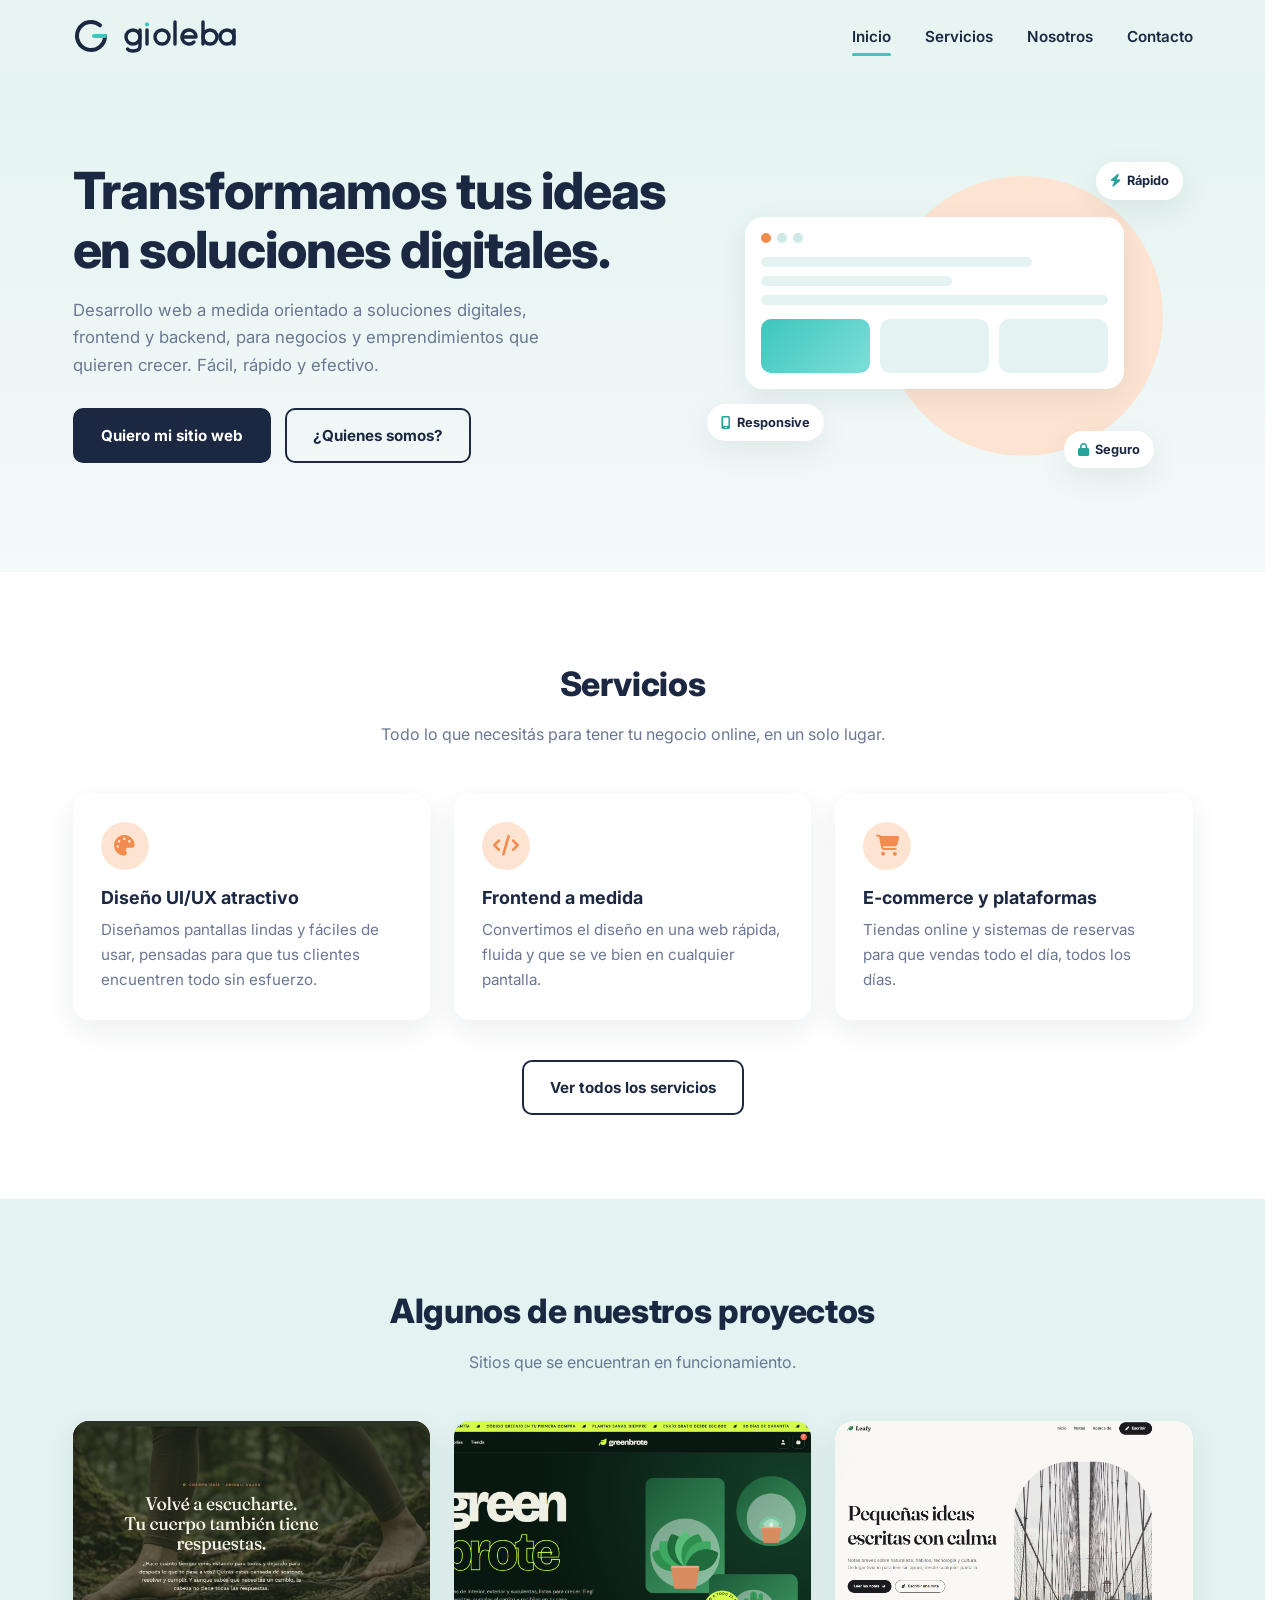
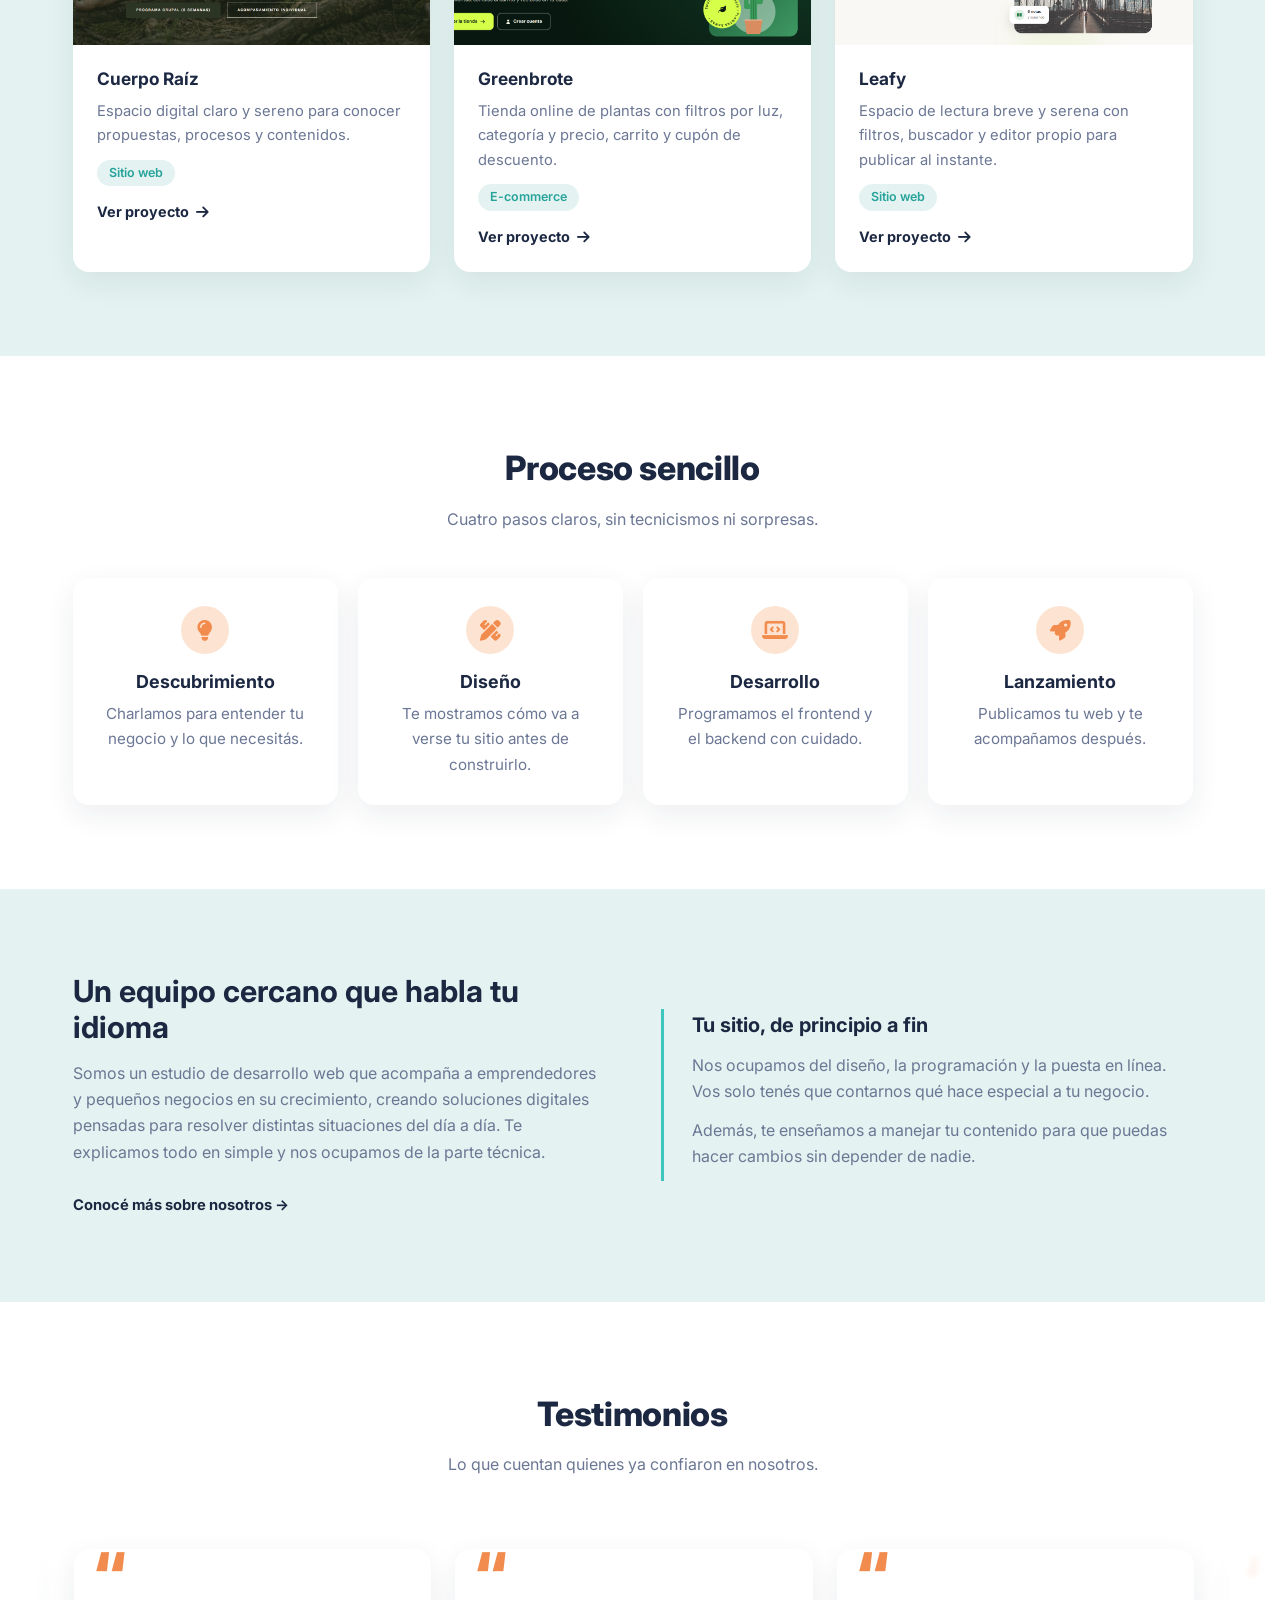
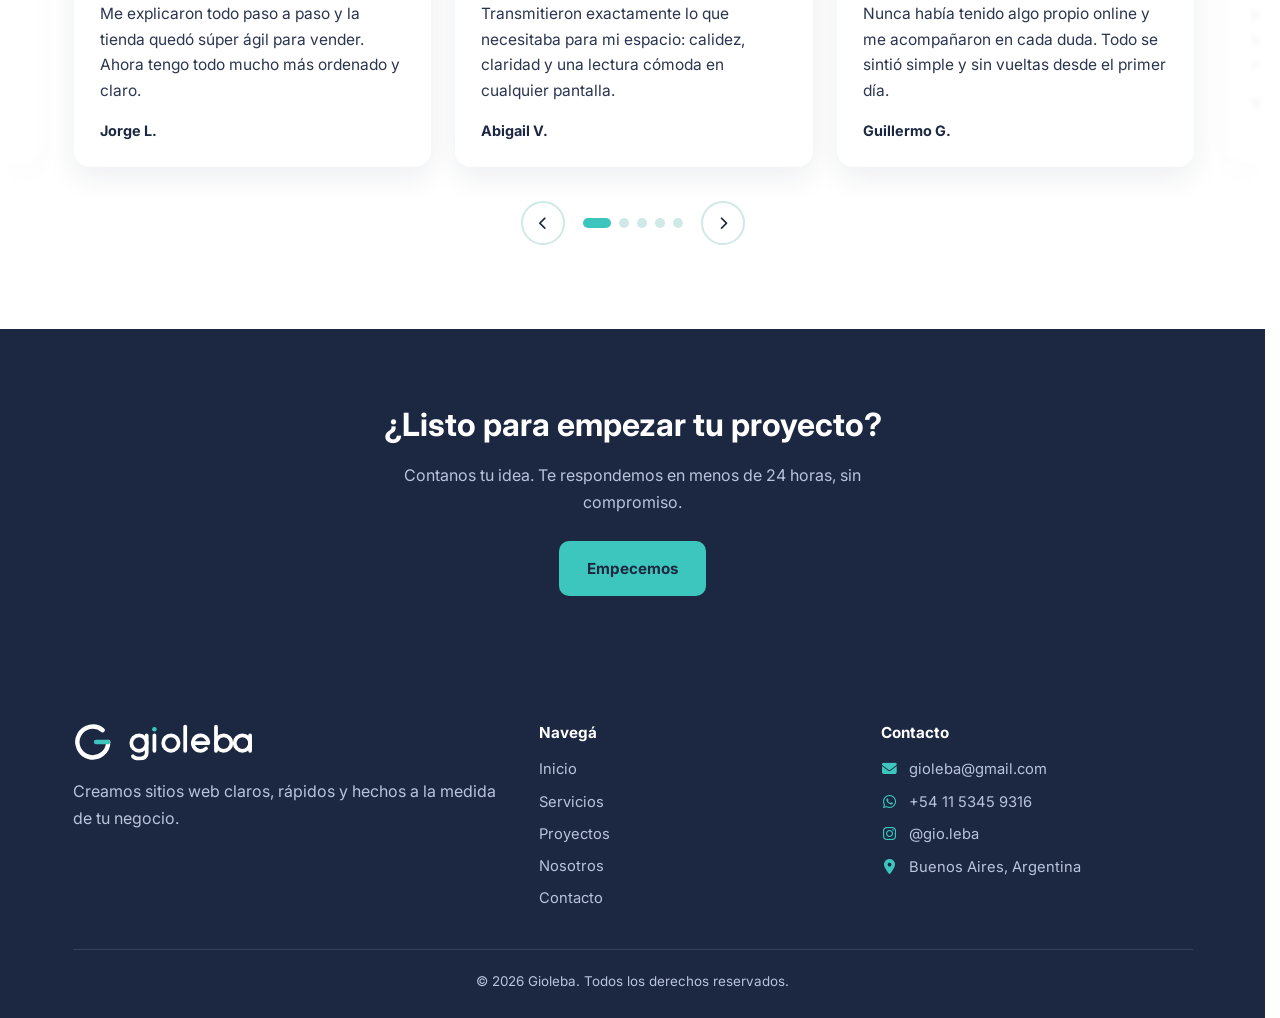
==== commit 0d683c4e: "Actualizacion meta head, footer" ====
--- a/public/index.html
+++ b/public/index.html
@@ -3,16 +3,55 @@
 <head>
   <meta charset="UTF-8">
   <meta name="viewport" content="width=device-width, initial-scale=1">
+
+  <!-- buscador: titulo y descripcion -->
   <title>Gioleba</title>
-  <meta name="description" content="Desarrollo web a medida para negocios y emprendimientos.">
-  <link rel="icon" href="img/logo-blanco.svg">
+  <meta name="description" content="En Gioleba creamos soluciones digitales a medida para emprendedores y pequeños negocios. Diseñamos y desarrollamos plataformas, tiendas y sitios web claros, sin tecnicismos y con acompañamiento real.">
+  <link rel="canonical" href="https://www.gioleba.com.ar/">
+  <meta name="robots" content="index, follow">
+  <meta name="theme-color" content="#1c2842">
+
+  <!-- vista previa al compartir el link (whatsapp, facebook, linkedin, etc.) -->
+  <meta property="og:type" content="website">
+  <meta property="og:site_name" content="Gioleba">
+  <meta property="og:locale" content="es_AR">
+  <meta property="og:title" content="Gioleba | Soluciones digitales a medida">
+  <meta property="og:description" content="En Gioleba creamos soluciones digitales a medida para emprendedores y pequeños negocios. Diseñamos y desarrollamos plataformas, tiendas y sitios web claros, sin tecnicismos y con acompañamiento real.">
+  <meta property="og:url" content="https://www.gioleba.com.ar/">
+  <meta property="og:image" content="https://www.gioleba.com.ar/img/GiolebaLogo.jfif">
+  <meta property="og:image:width" content="1200">
+  <meta property="og:image:height" content="630">
+  <meta property="og:image:alt" content="Gioleba, soluciones digitales a medida">
+
+  <!-- vista previa en x (twitter) -->
+  <meta name="twitter:card" content="summary_large_image">
+  <meta name="twitter:title" content="Gioleba | Soluciones digitales a medida">
+  <meta name="twitter:description" content="En Gioleba creamos soluciones digitales a medida para emprendedores y pequeños negocios. Diseñamos y desarrollamos plataformas, tiendas y sitios web claros, sin tecnicismos y con acompañamiento real.">
+  <meta name="twitter:image" content="https://www.gioleba.com.ar/img/GiolebaLogo.jfif">
+
+  <!-- iconos y recursos -->
+  <link rel="icon" href="img/logopng1.png">
   <link rel="preconnect" href="https://fonts.googleapis.com">
   <link href="https://fonts.googleapis.com/css2?family=Inter:wght@400;500;600;700;800&display=swap" rel="stylesheet">
   <!-- iconos font awesome -->
   <link rel="stylesheet" href="https://cdnjs.cloudflare.com/ajax/libs/font-awesome/6.5.2/css/all.min.css">
   <!-- hoja de estilos compartida -->
   <link rel="stylesheet" href="style.css">
+
+  <!-- datos del negocio para google, dejalo solo en el index -->
+  <script type="application/ld+json">
+  {
+    "@context": "https://schema.org",
+    "@type": "Organization",
+    "name": "Gioleba",
+    "url": "https://www.gioleba.com.ar/",
+    "logo": "https://www.gioleba.com.ar/img/GiolebaLogo.jfif",
+    "email": "gioleba@gmail.com",
+    "sameAs": ["https://instagram.com/Gioleba"]
+  }
+  </script>
 </head>
+
 <body>
 
   <!-- cabecera y navegacion, el link activo se marca desde main.js -->
@@ -207,9 +246,9 @@
         <div>
           <h4>Contacto</h4>
           <ul>
-            <li><a href="mailto:Gioleba@gmail.com"><i class="fa-solid fa-envelope"></i>Gioleba@gmail.com</a></li>
-            <li><a href="https://wa.me/5491100000000" target="_blank" rel="noopener"><i class="fa-brands fa-whatsapp"></i>+54 11 0000 0000</a></li>
-            <li><a href="https://instagram.com/Gioleba" target="_blank" rel="noopener"><i class="fa-brands fa-instagram"></i>@Gioleba</a></li>
+            <li><a href="mailto:gioleba@gmail.com"><i class="fa-solid fa-envelope"></i>gioleba@gmail.com</a></li>
+            <li><a href="https://wa.me/5491153459316" target="_blank" rel="noopener"><i class="fa-brands fa-whatsapp"></i>+54 11 5345 9316</a></li>
+            <li><a href="https://instagram.com/gio.leba" target="_blank" rel="noopener"><i class="fa-brands fa-instagram"></i>@gio.leba</a></li>
             <li><span><i class="fa-solid fa-location-dot"></i>Buenos Aires, Argentina</span></li>
           </ul>
         </div>
